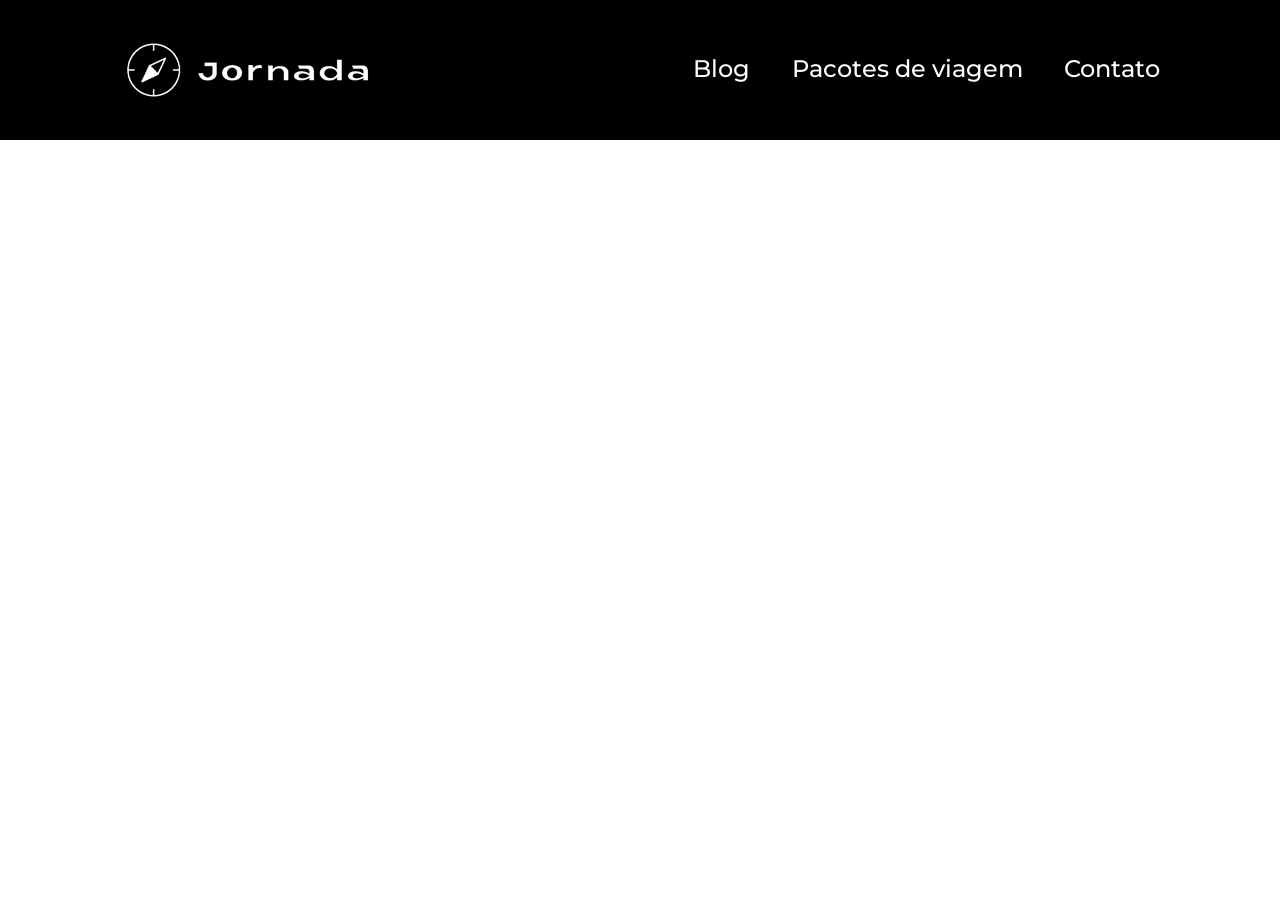
==== blog.html @ b32735e0 "Inicia a pagina de blog" ====
<!DOCTYPE html>
<html lang="pt-br">
<head>
    <meta charset="UTF-8">
    <meta name="viewport" content="width=device-width, initial-scale=1.0">

    <meta name="description" content="Jornada Viagens - Agencie sua viagem inesquecível conosco, cuidamos de todos detalhes para que você aproveite o máximo cada momento.">
    <meta name="og:title" content="Jornada viagens">
    <meta name="og:description" content="Somos uma agência apaixonada por criar viagens inesquecíveis. Cuidamos do destino à seleção das atividades.">
    <meta name="og:image" content="https://isla-ctrl.github.io/jornada-viagens/img/hero-tablet.jpg">
    <meta name="og:type" content="website">
    <meta name="og:url" content="https://isla-ctrl.github.io/jornada-viagens/">

    <link rel="icon" href="favico.png" type="image/png">
    <link rel="stylesheet" href="CSS/style.css" />

    <title>Blog da Jornada</title>
</head>
<body>
    <header class="main-header">
        <a class="logo" href="#" title="Voltar para a página inicial">
        <img
            class="img-mobile"
            src="img/bussola-jornada-branca.png"
            alt="Bussola da logo Jornada Viagens na cor branca"
        />
        <img
            class="img-desktop"
            src="img/bussola-com-nome-branco.png"
            alt="Bussola da logo Jornada Viagens na cor branca"
        />
        </a>
        <div class="navigation-menu">
        <img src="img/menu.png" alt="menu" />
        <nav>
            <ul class="list-links">
            <li>
                <a href="./blog.html" target="_blank" title="Acessar blog">Blog</a>
            </li>
            <li>
                <a
                href="pacotes.html"
                target="_blank"
                title="Acessar pacotes de viagem"
                >Pacotes de viagem</a
                >
            </li>
            <li>
                <a href="contato.html" target="_blank" title="Acessar contatos"
                >Contato</a
                >
            </li>
            </ul>
        </nav>
        </div>
    </header>
    <script src="js/index.js"></script>
</body>
</html>
---- CSS/style.css ----
@import url(global.css);
@import url(header.css);
@import url(hero.css);
@import url(offer.css);
@import url(categories.css);
@import url(destination.css);
@import url(payment.css);
@import url(testimonials.css);
@import url(footer.css);
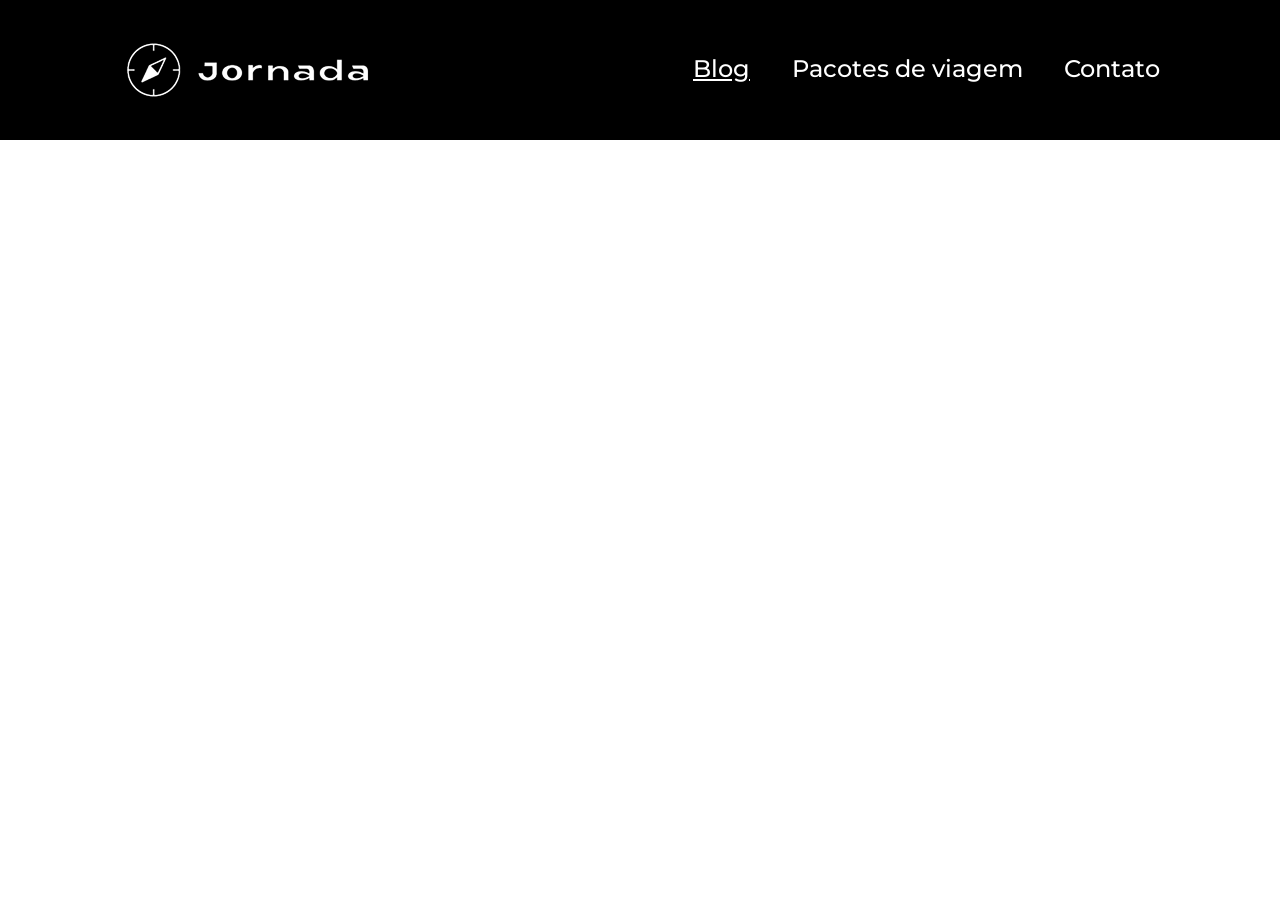
==== commit 71e932e8: "Configura header da pagina de blog" ====
--- a/blog.html
+++ b/blog.html
@@ -35,10 +35,11 @@
         <nav>
             <ul class="list-links">
             <li>
-                <a href="./blog.html" target="_blank" title="Acessar blog">Blog</a>
+                <a class="blog" href="./blog.html" target="_blank" title="Acessar blog">Blog</a>
             </li>
             <li>
                 <a
+                class="pacotes"
                 href="pacotes.html"
                 target="_blank"
                 title="Acessar pacotes de viagem"
@@ -46,7 +47,7 @@
                 >
             </li>
             <li>
-                <a href="contato.html" target="_blank" title="Acessar contatos"
+                <a class="contatos" href="contato.html" target="_blank" title="Acessar contatos"
                 >Contato</a
                 >
             </li>
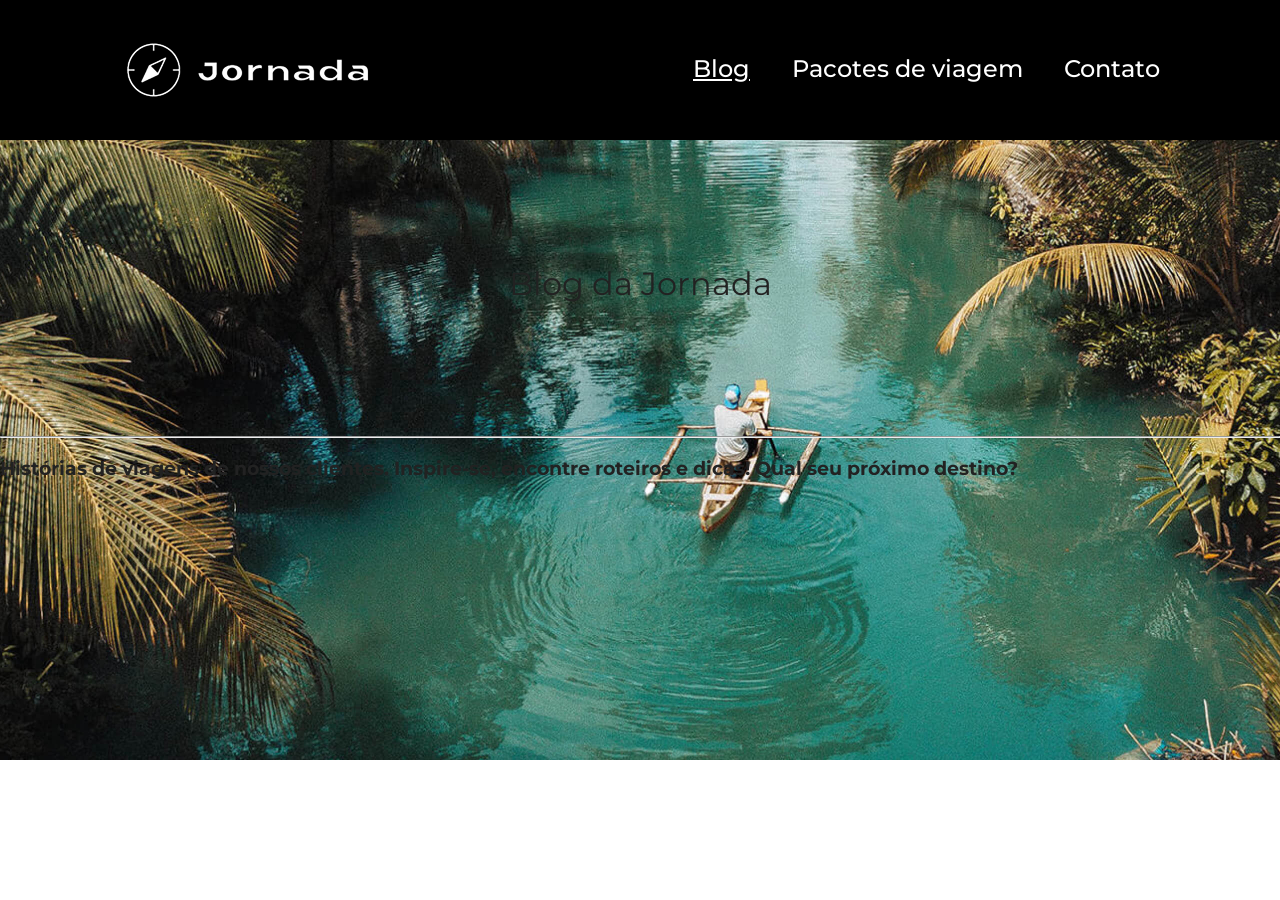
==== commit 24bdab25: "Adiciona estrutura html" ====
--- a/blog.html
+++ b/blog.html
@@ -55,6 +55,22 @@
         </nav>
         </div>
     </header>
+    <main>
+        <section class="hero blog">
+            <div class="hero-img">
+                <article>
+                    <header>
+                        <h2>Blog da Jornada</h2>
+                        <hr>
+                    </header>
+                    <footer>
+                        <h3>Histórias de viagens de nossos clientes. Inspire-se, encontre roteiros e dicas! Qual seu próximo destino?</h3>
+                    </footer>
+                </article>
+                </div>
+            </div>
+        </section>
+    </main>
     <script src="js/index.js"></script>
 </body>
 </html>
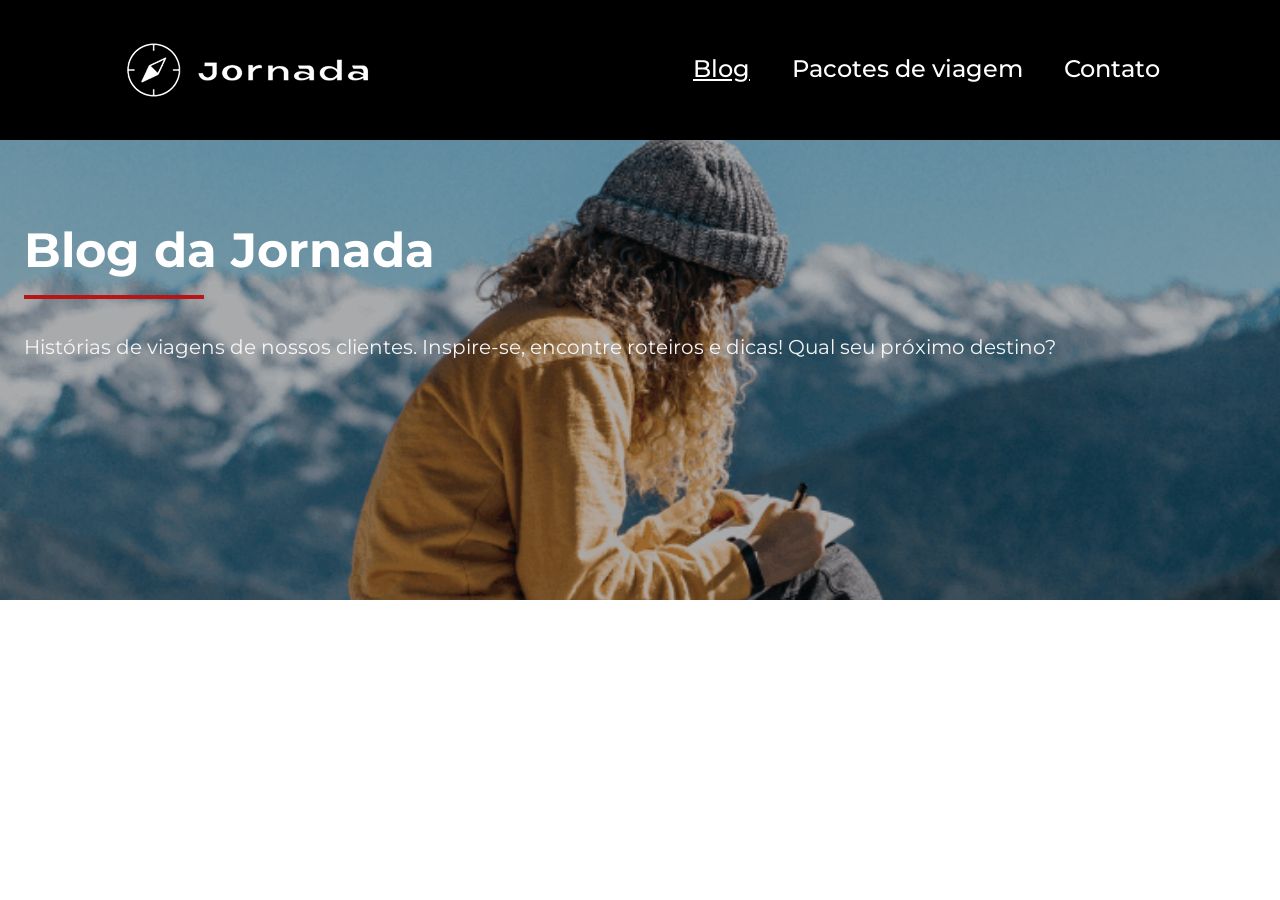
==== commit 72af5a5c: "Finaliza estilizacao do mobile" ====
--- a/blog.html
+++ b/blog.html
@@ -58,13 +58,13 @@
     <main>
         <section class="hero blog">
             <div class="hero-img">
-                <article>
+                <article class="content-blog">
                     <header>
                         <h2>Blog da Jornada</h2>
                         <hr>
                     </header>
                     <footer>
-                        <h3>Histórias de viagens de nossos clientes. Inspire-se, encontre roteiros e dicas! Qual seu próximo destino?</h3>
+                        <h3 class="content-text secondary-text--footer">Histórias de viagens de nossos clientes. Inspire-se, encontre roteiros e dicas! Qual seu próximo destino?</h3>
                     </footer>
                 </article>
                 </div>
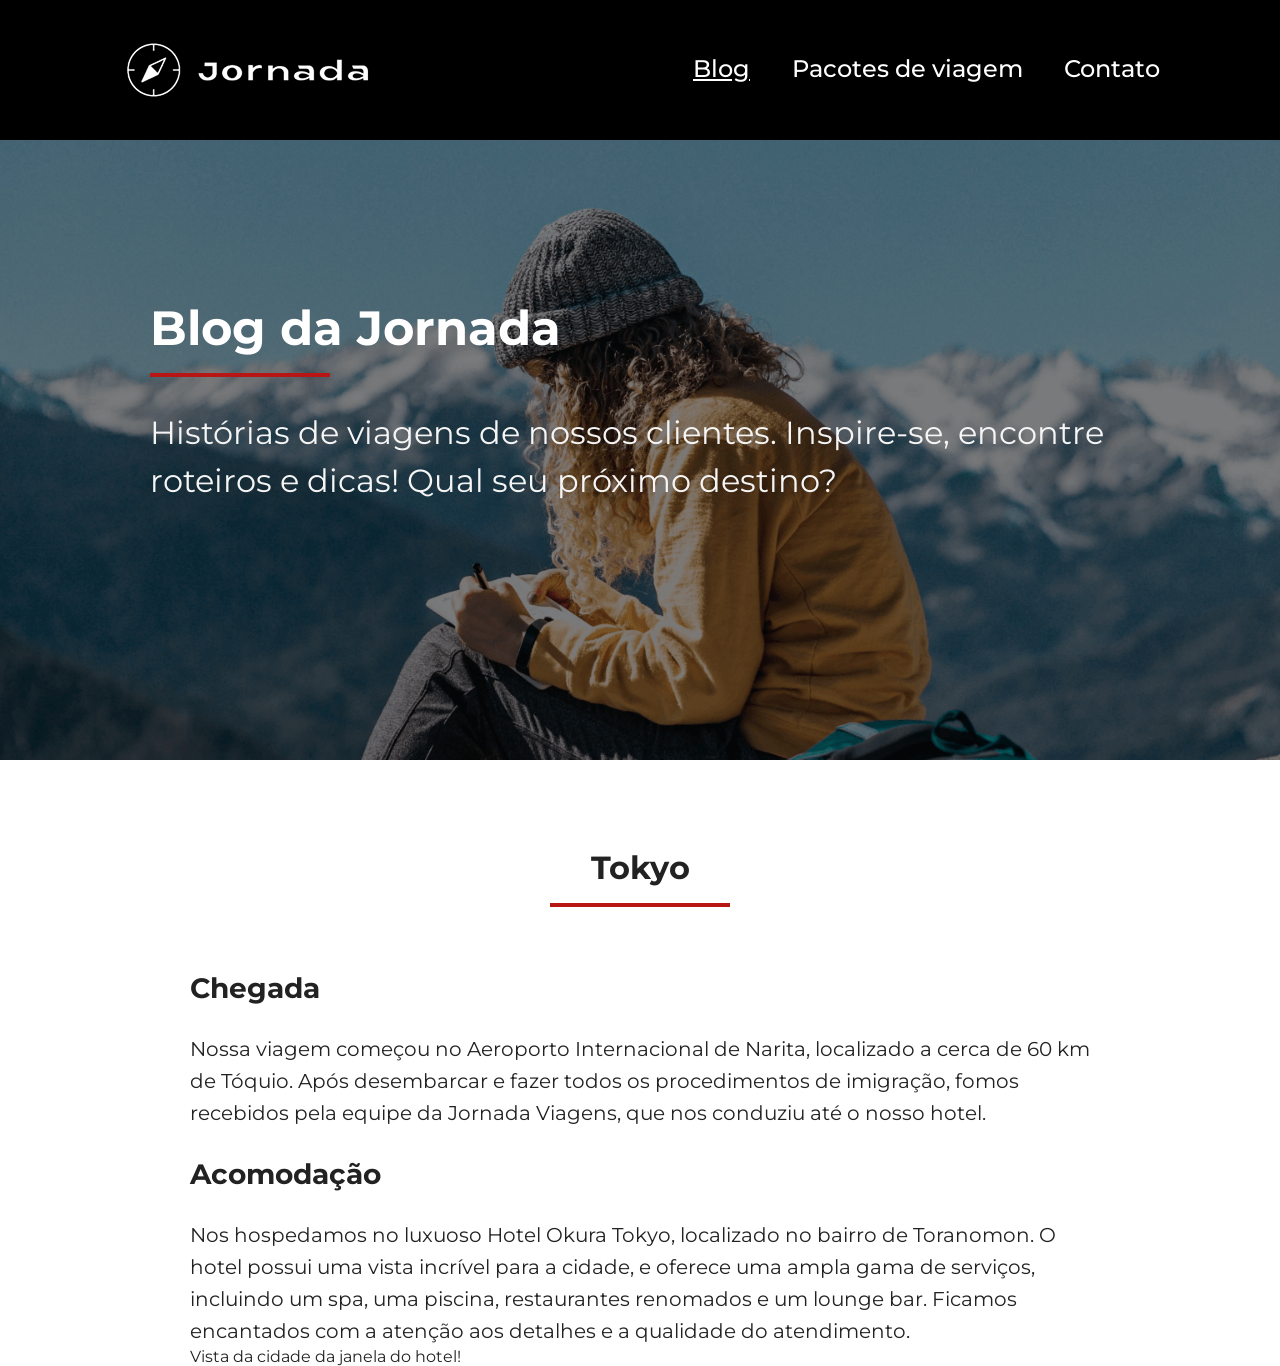
==== commit 9fd3c81f: "Adiciona estrutura HTML" ====
--- a/blog.html
+++ b/blog.html
@@ -70,6 +70,32 @@
                 </div>
             </div>
         </section>
+        <section class="blog-tokyo">
+            <div class="section-title">
+                <h2>Tokyo</h2>
+                <hr />
+            </div>
+            <div class="blog-tokyo">
+                <article class="blog-arrival">
+                    <header>
+                        <h3 class="content-title">Chegada</h3>
+                        <p class="content-text">Nossa viagem começou no Aeroporto Internacional de Narita, localizado a cerca de 60 km de Tóquio. Após desembarcar e fazer todos os procedimentos de imigração, fomos recebidos pela equipe da Jornada Viagens, que nos conduziu até o nosso hotel.</p>
+                    </header>
+                    <footer>
+                        <div class="arrival-img"></div>
+                    </footer>
+                </article>
+                <article class="blog-accommodation">
+                    <header>
+                        <h3 class="content-title">Acomodação</h3>
+                        <p class="content-text">Nos hospedamos no luxuoso Hotel Okura Tokyo, localizado no bairro de Toranomon. O hotel possui uma vista incrível para a cidade, e oferece uma ampla gama de serviços, incluindo um spa, uma piscina, restaurantes renomados e um lounge bar. Ficamos encantados com a atenção aos detalhes e a qualidade do atendimento.</p>
+                    </header>
+                    <footer class="accommodation-img">
+                        <p>Vista da cidade da janela do hotel!</p>
+                    </footer>
+                </article>
+            </div>
+        </section>
     </main>
     <script src="js/index.js"></script>
 </body>
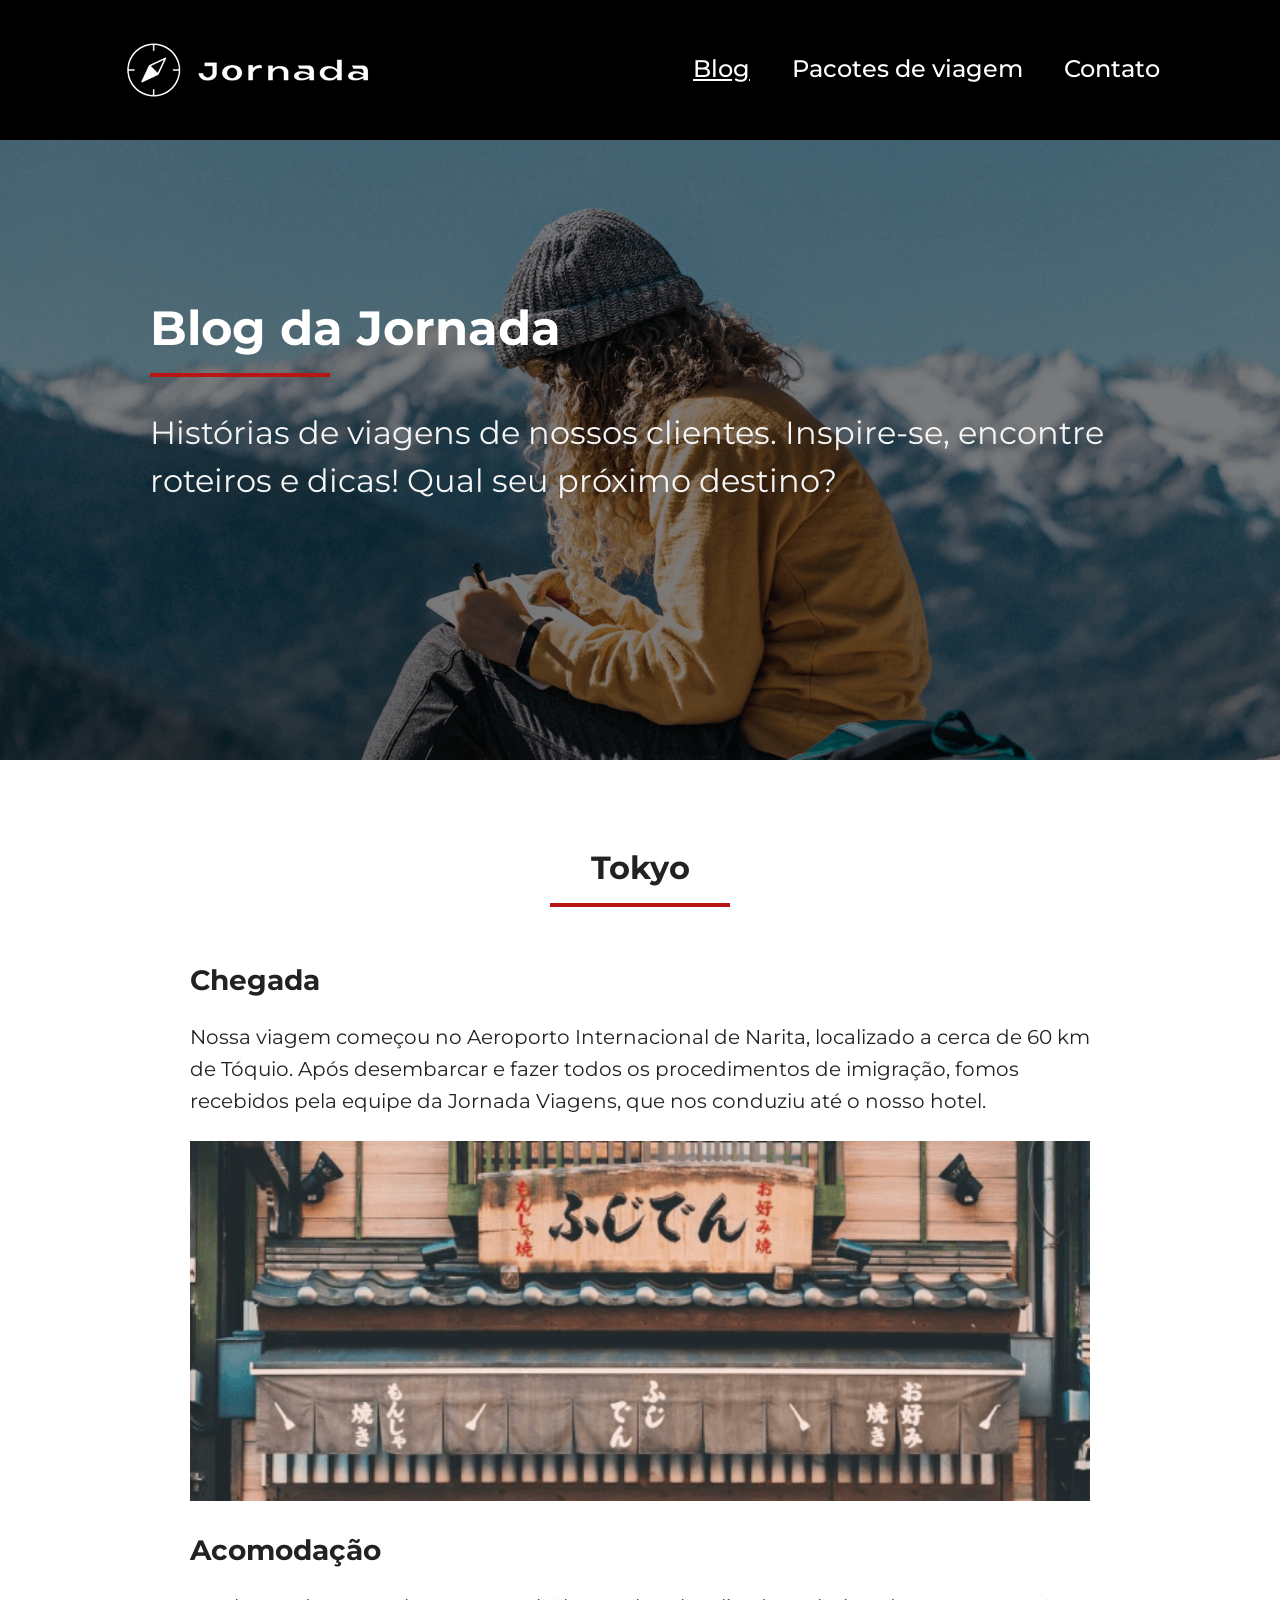
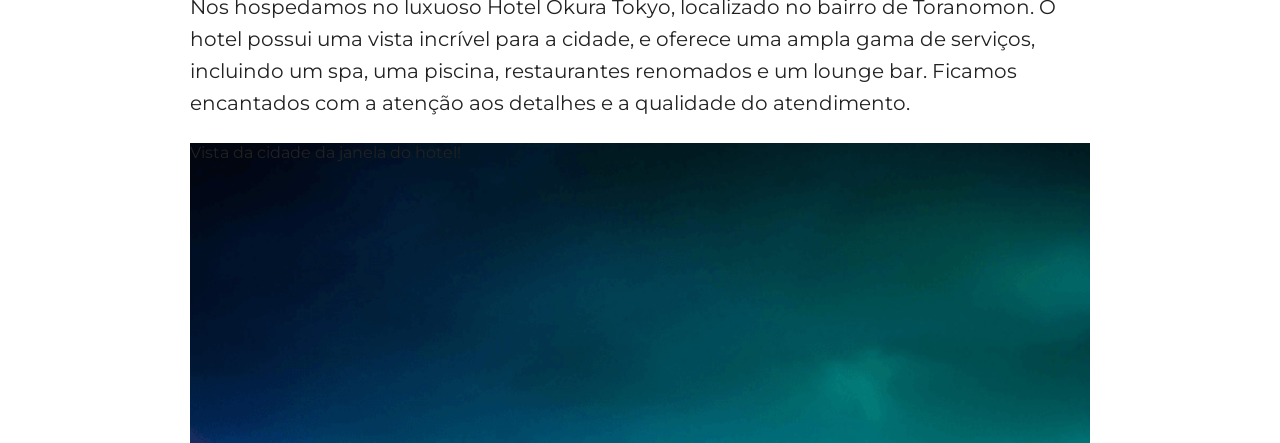
==== commit ec675ce9: "Adiciona estilizacao inicial e imagens de background" ====
--- a/blog.html
+++ b/blog.html
@@ -75,7 +75,7 @@
                 <h2>Tokyo</h2>
                 <hr />
             </div>
-            <div class="blog-tokyo">
+            <div class="content-tokyo">
                 <article class="blog-arrival">
                     <header>
                         <h3 class="content-title">Chegada</h3>
--- a/CSS/style.css
+++ b/CSS/style.css
@@ -6,4 +6,5 @@
 @import url(destination.css);
 @import url(payment.css);
 @import url(testimonials.css);
-@import url(footer.css);+@import url(footer.css);
+@import url(blogTokyo.css);
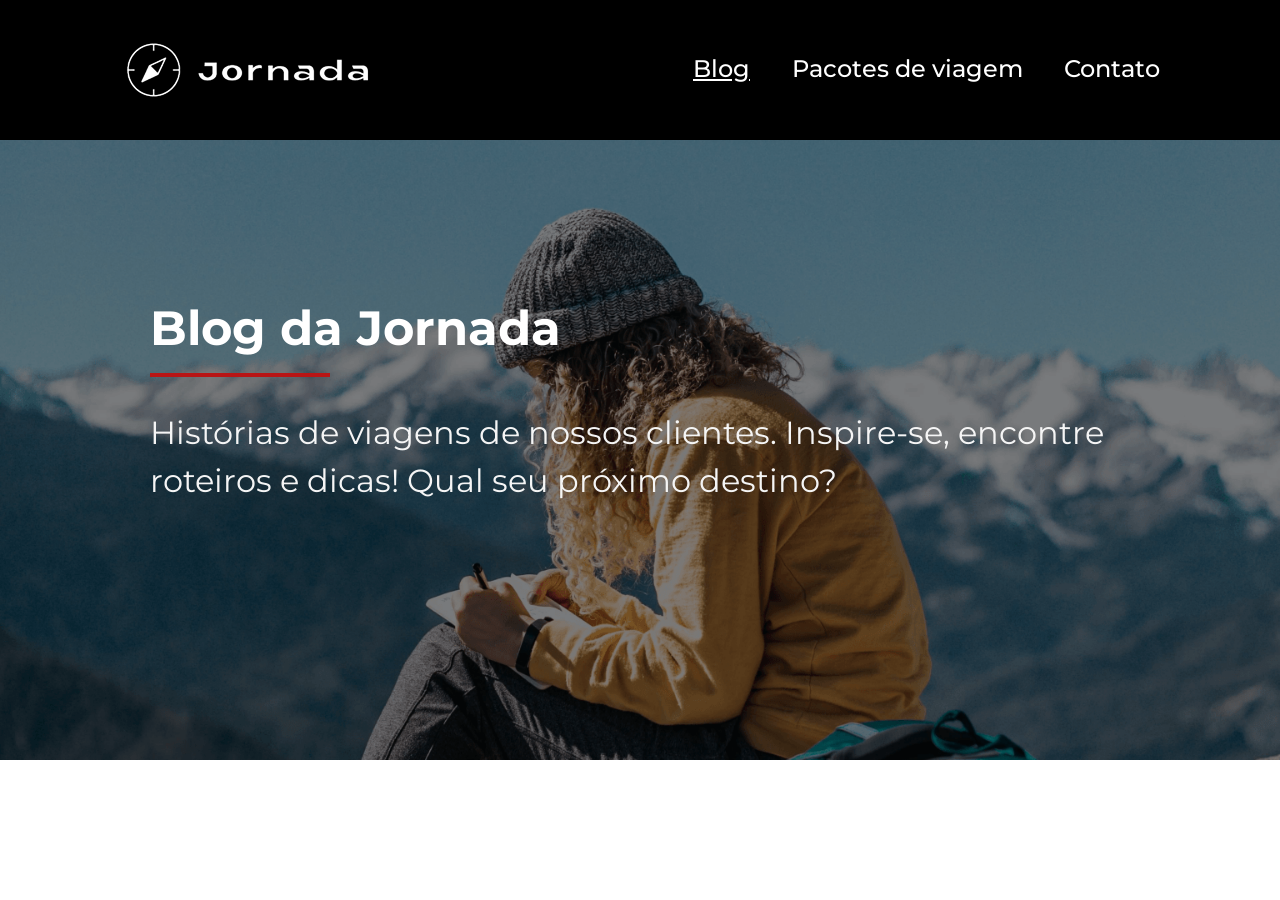
==== commit 1e684902: "Adiciona pasta assets e novos caminhos" ====
--- a/blog.html
+++ b/blog.html
@@ -12,7 +12,7 @@
     <meta name="og:url" content="https://isla-ctrl.github.io/jornada-viagens/">
 
     <link rel="icon" href="favico.png" type="image/png">
-    <link rel="stylesheet" href="CSS/style.css" />
+    <link rel="stylesheet" href="../assets/css/style.css" />
 
     <title>Blog da Jornada</title>
 </head>
@@ -21,12 +21,12 @@
         <a class="logo" href="#" title="Voltar para a página inicial">
         <img
             class="img-mobile"
-            src="img/bussola-jornada-branca.png"
+            src="../assets/img/bussola-jornada-branca.png"
             alt="Bussola da logo Jornada Viagens na cor branca"
         />
         <img
             class="img-desktop"
-            src="img/bussola-com-nome-branco.png"
+            src="../assets/img/bussola-com-nome-branco.png"
             alt="Bussola da logo Jornada Viagens na cor branca"
         />
         </a>
@@ -70,32 +70,6 @@
                 </div>
             </div>
         </section>
-        <section class="blog-tokyo">
-            <div class="section-title">
-                <h2>Tokyo</h2>
-                <hr />
-            </div>
-            <div class="content-tokyo">
-                <article class="blog-arrival">
-                    <header>
-                        <h3 class="content-title">Chegada</h3>
-                        <p class="content-text">Nossa viagem começou no Aeroporto Internacional de Narita, localizado a cerca de 60 km de Tóquio. Após desembarcar e fazer todos os procedimentos de imigração, fomos recebidos pela equipe da Jornada Viagens, que nos conduziu até o nosso hotel.</p>
-                    </header>
-                    <footer>
-                        <div class="arrival-img"></div>
-                    </footer>
-                </article>
-                <article class="blog-accommodation">
-                    <header>
-                        <h3 class="content-title">Acomodação</h3>
-                        <p class="content-text">Nos hospedamos no luxuoso Hotel Okura Tokyo, localizado no bairro de Toranomon. O hotel possui uma vista incrível para a cidade, e oferece uma ampla gama de serviços, incluindo um spa, uma piscina, restaurantes renomados e um lounge bar. Ficamos encantados com a atenção aos detalhes e a qualidade do atendimento.</p>
-                    </header>
-                    <footer class="accommodation-img">
-                        <p>Vista da cidade da janela do hotel!</p>
-                    </footer>
-                </article>
-            </div>
-        </section>
     </main>
     <script src="js/index.js"></script>
 </body>
--- a/assets/css/style.css
+++ b/assets/css/style.css
@@ -0,0 +1,9 @@
+@import url(global.css);
+@import url(header.css);
+@import url(hero.css);
+@import url(offer.css);
+@import url(categories.css);
+@import url(destination.css);
+@import url(payment.css);
+@import url(testimonials.css);
+@import url(footer.css);
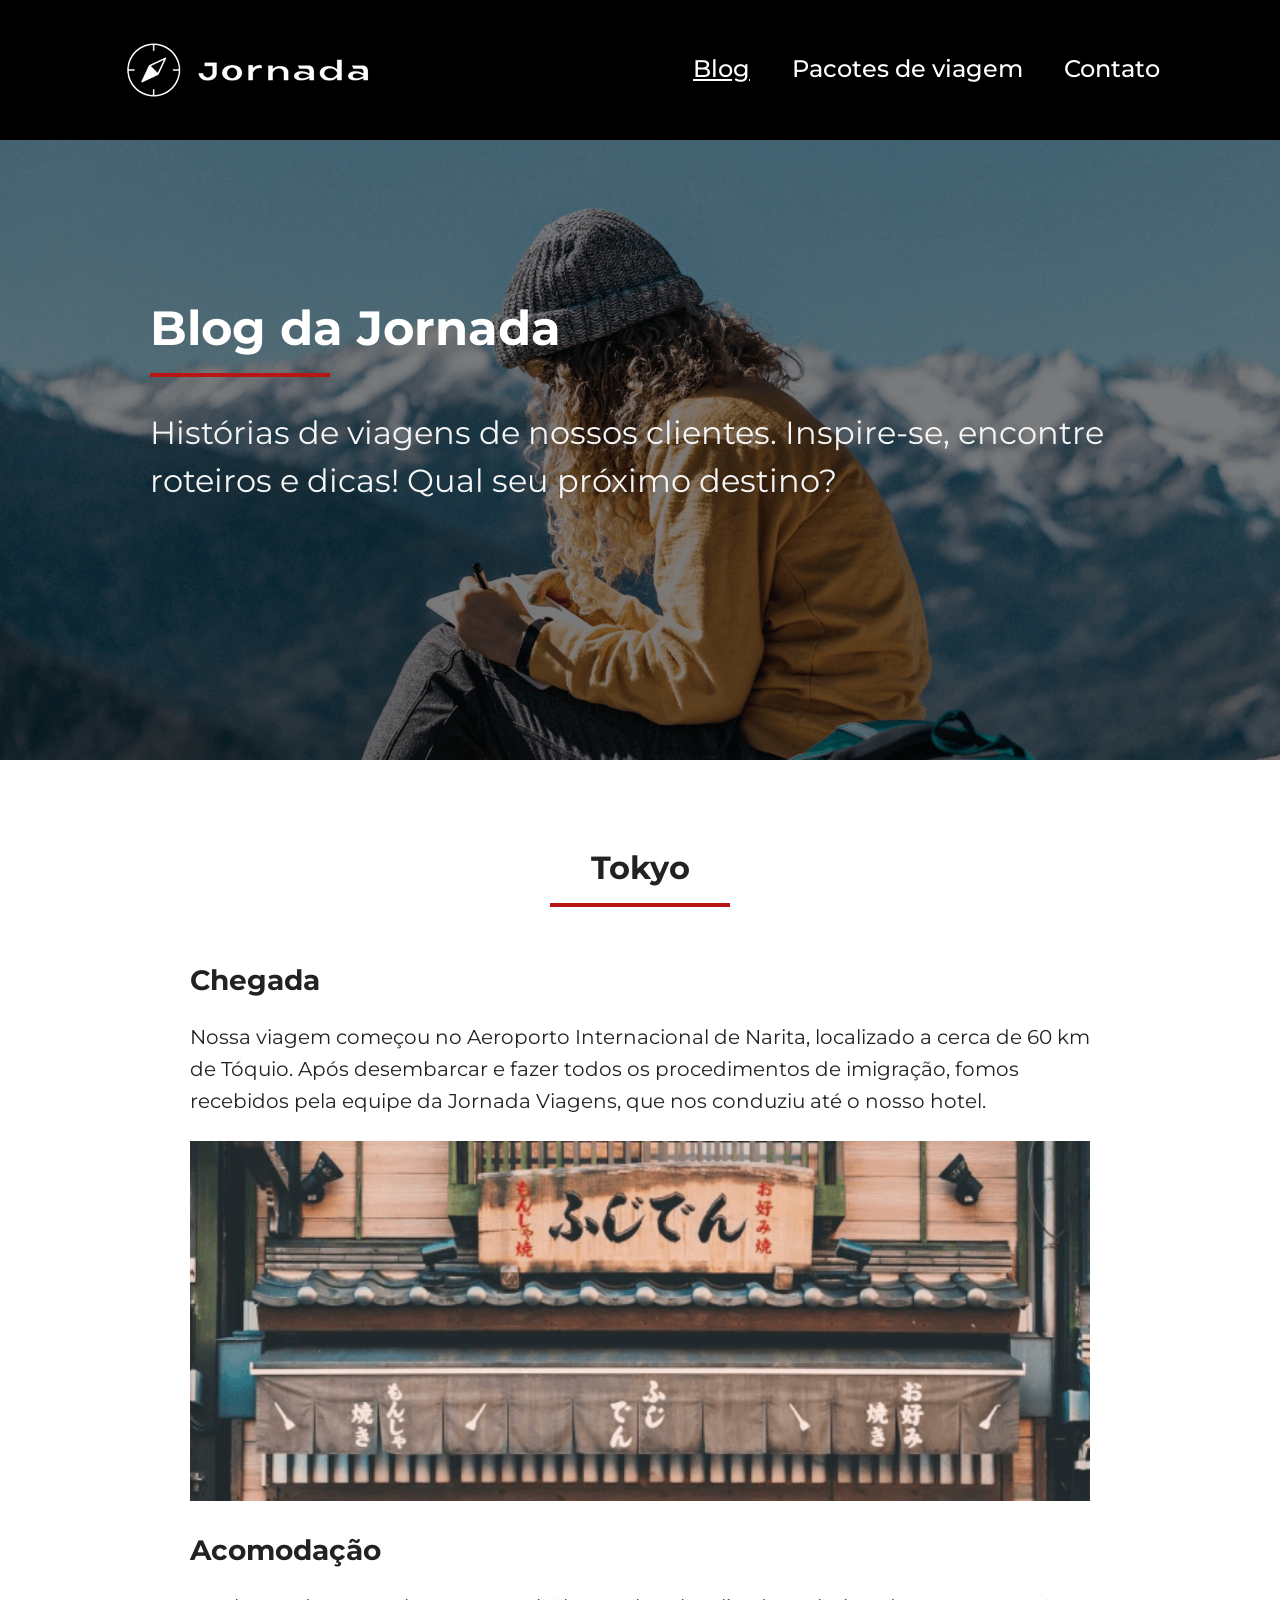
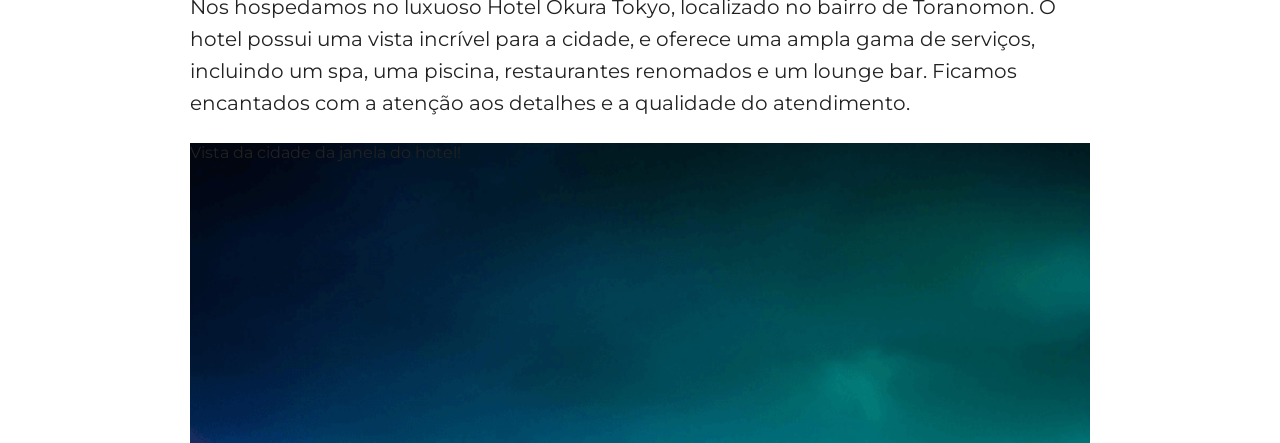
==== commit b6cfcfca: "Merge pull request #21 from Isla-ctrl/bugfix/favicon-css Bugfix/favicon-css" ====
--- a/blog.html
+++ b/blog.html
@@ -12,7 +12,7 @@
     <meta name="og:url" content="https://isla-ctrl.github.io/jornada-viagens/">
 
     <link rel="icon" href="favico.png" type="image/png">
-    <link rel="stylesheet" href="../assets/css/style.css" />
+    <link rel="stylesheet" href="CSS/style.css" />
 
     <title>Blog da Jornada</title>
 </head>
@@ -21,12 +21,12 @@
         <a class="logo" href="#" title="Voltar para a página inicial">
         <img
             class="img-mobile"
-            src="../assets/img/bussola-jornada-branca.png"
+            src="img/bussola-jornada-branca.png"
             alt="Bussola da logo Jornada Viagens na cor branca"
         />
         <img
             class="img-desktop"
-            src="../assets/img/bussola-com-nome-branco.png"
+            src="img/bussola-com-nome-branco.png"
             alt="Bussola da logo Jornada Viagens na cor branca"
         />
         </a>
@@ -70,6 +70,32 @@
                 </div>
             </div>
         </section>
+        <section class="blog-tokyo">
+            <div class="section-title">
+                <h2>Tokyo</h2>
+                <hr />
+            </div>
+            <div class="content-tokyo">
+                <article class="blog-arrival">
+                    <header>
+                        <h3 class="content-title">Chegada</h3>
+                        <p class="content-text">Nossa viagem começou no Aeroporto Internacional de Narita, localizado a cerca de 60 km de Tóquio. Após desembarcar e fazer todos os procedimentos de imigração, fomos recebidos pela equipe da Jornada Viagens, que nos conduziu até o nosso hotel.</p>
+                    </header>
+                    <footer>
+                        <div class="arrival-img"></div>
+                    </footer>
+                </article>
+                <article class="blog-accommodation">
+                    <header>
+                        <h3 class="content-title">Acomodação</h3>
+                        <p class="content-text">Nos hospedamos no luxuoso Hotel Okura Tokyo, localizado no bairro de Toranomon. O hotel possui uma vista incrível para a cidade, e oferece uma ampla gama de serviços, incluindo um spa, uma piscina, restaurantes renomados e um lounge bar. Ficamos encantados com a atenção aos detalhes e a qualidade do atendimento.</p>
+                    </header>
+                    <footer class="accommodation-img">
+                        <p>Vista da cidade da janela do hotel!</p>
+                    </footer>
+                </article>
+            </div>
+        </section>
     </main>
     <script src="js/index.js"></script>
 </body>
--- a/CSS/style.css
+++ b/CSS/style.css
@@ -0,0 +1,10 @@
+@import url(global.css);
+@import url(header.css);
+@import url(hero.css);
+@import url(offer.css);
+@import url(categories.css);
+@import url(destination.css);
+@import url(payment.css);
+@import url(testimonials.css);
+@import url(footer.css);
+@import url(blogTokyo.css);
